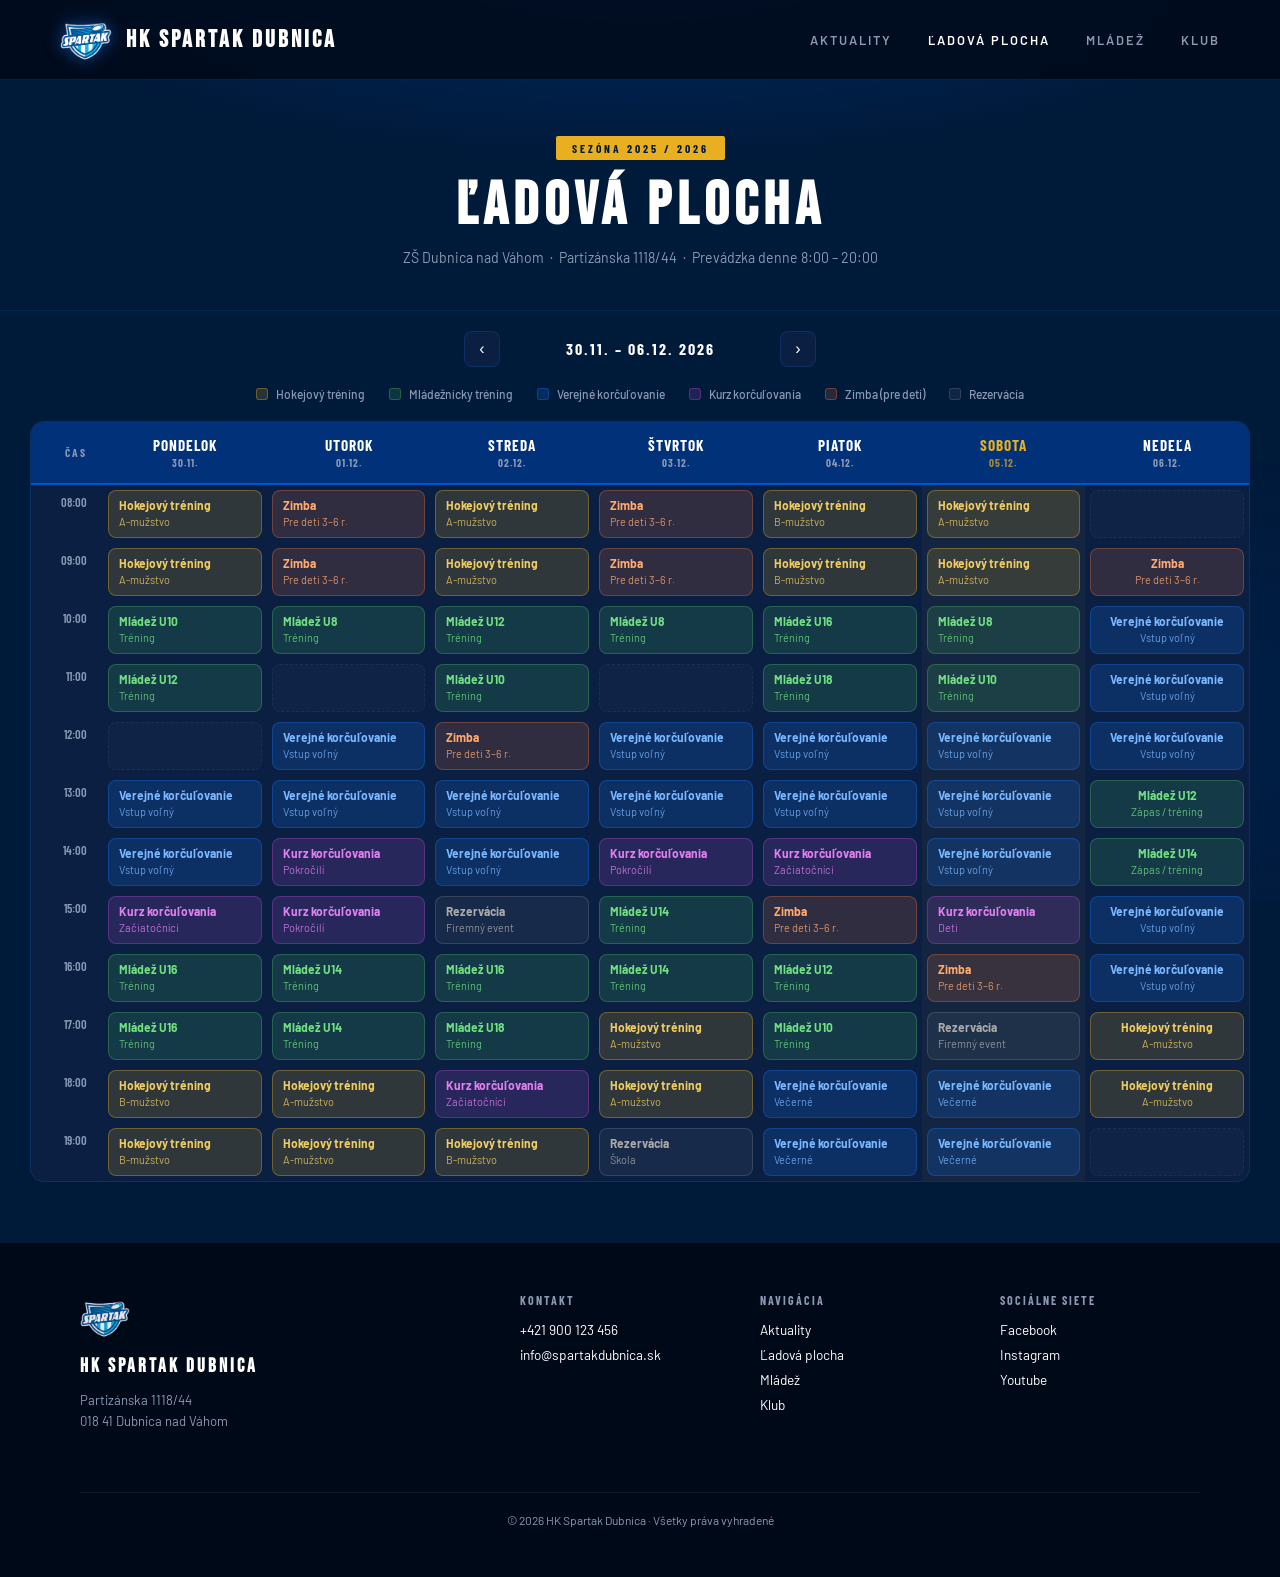
==== ladova-plocha.html @ a4884fc1 "Add files via upload" ====
<!DOCTYPE html>
<html lang="sk">
<head>
<meta charset="UTF-8">
<meta name="viewport" content="width=device-width, initial-scale=1.0">
<title>HK Spartak Dubnica – Ľadová plocha</title>
<link rel="preconnect" href="https://fonts.googleapis.com">
<link rel="preconnect" href="https://fonts.gstatic.com" crossorigin>
<link href="https://fonts.googleapis.com/css2?family=Bebas+Neue&family=Barlow:wght@300;400;500;600;700&family=Barlow+Condensed:wght@400;600;700&display=swap" rel="stylesheet">
<link rel="stylesheet" href="style.css">
<style>

/* ── PAGE HERO ── */
.page-hero {
  position: relative;
  z-index: 1;
  text-align: center;
  padding: 56px 20px 44px;
  border-bottom: 1px solid rgba(26,125,255,0.12);
}

.page-hero .season-tag {
  display: inline-block;
  background: var(--accent);
  color: var(--blue-deep);
  font-family: 'Barlow Condensed', sans-serif;
  font-weight: 700;
  font-size: 0.72rem;
  letter-spacing: 3px;
  padding: 5px 16px;
  border-radius: 2px;
  margin-bottom: 16px;
  text-transform: uppercase;
}

.page-hero h2 {
  font-family: 'Bebas Neue', sans-serif;
  font-size: clamp(2.2rem, 5vw, 3.8rem);
  letter-spacing: 6px;
  color: var(--white);
  line-height: 1;
}

.page-hero p {
  color: var(--text-muted);
  font-size: 0.88rem;
  margin-top: 12px;
}

/* ── WEEK NAV ── */
.week-nav {
  position: relative;
  z-index: 1;
  display: flex;
  align-items: center;
  justify-content: center;
  gap: 20px;
  padding: 20px;
}

.week-label {
  font-family: 'Barlow Condensed', sans-serif;
  font-weight: 700;
  font-size: 1rem;
  letter-spacing: 2px;
  text-transform: uppercase;
  color: var(--white);
  min-width: 240px;
  text-align: center;
}

.week-btn {
  background: var(--card-bg);
  border: 1px solid var(--card-border);
  color: var(--white);
  width: 36px;
  height: 36px;
  border-radius: 8px;
  font-size: 1rem;
  cursor: pointer;
  transition: background 0.2s, border-color 0.2s;
  display: flex;
  align-items: center;
  justify-content: center;
}

.week-btn:hover {
  background: rgba(26,125,255,0.15);
  border-color: rgba(26,125,255,0.4);
}

/* ── LEGEND ── */
.legend {
  position: relative;
  z-index: 1;
  display: flex;
  justify-content: center;
  gap: 24px;
  padding: 0 20px 20px;
  flex-wrap: wrap;
}

.legend-item {
  display: flex;
  align-items: center;
  gap: 8px;
  font-size: 0.75rem;
  color: var(--text-muted);
  font-weight: 500;
}

.legend-dot {
  width: 12px;
  height: 12px;
  border-radius: 3px;
  flex-shrink: 0;
}

/* ── SCHEDULE TABLE ── */
.schedule-wrap {
  position: relative;
  z-index: 1;
  padding: 0 30px 60px;
  overflow-x: auto;
}

.schedule-table {
  width: 100%;
  min-width: 900px;
  border-collapse: separate;
  border-spacing: 0;
  background: var(--card-bg);
  border: 1px solid var(--card-border);
  border-radius: 14px;
  overflow: hidden;
}

/* header row */
.schedule-table thead tr th {
  background: rgba(0,53,128,0.7);
  border-bottom: 2px solid var(--blue-bright);
  padding: 14px 8px;
  font-family: 'Barlow Condensed', sans-serif;
  font-size: 0.72rem;
  font-weight: 700;
  letter-spacing: 2px;
  text-transform: uppercase;
  color: var(--text-muted);
  text-align: center;
}

.schedule-table thead tr th:first-child {
  text-align: right;
  padding-right: 16px;
  width: 72px;
  color: var(--text-muted);
}

.th-day { display: block; font-size: 0.95rem; color: var(--white); letter-spacing: 1px; }
.th-date { display: block; font-size: 0.68rem; color: var(--text-muted); margin-top: 2px; letter-spacing: 1px; }
.th-today .th-day  { color: var(--accent); }
.th-today .th-date { color: var(--accent); opacity: 0.7; }

/* time rows */
.schedule-table tbody tr {
  border-bottom: 1px solid rgba(255,255,255,0.04);
  transition: background 0.15s;
}

.schedule-table tbody tr:last-child { border-bottom: none; }
.schedule-table tbody tr:hover { background: rgba(26,125,255,0.04); }

.time-cell {
  padding: 0 16px 0 0;
  text-align: right;
  font-family: 'Barlow Condensed', sans-serif;
  font-size: 0.78rem;
  font-weight: 600;
  color: var(--text-muted);
  white-space: nowrap;
  vertical-align: top;
  padding-top: 10px;
  width: 72px;
}

.slot-cell {
  padding: 5px 5px;
  vertical-align: top;
  height: 58px;
}

.slot {
  height: 100%;
  min-height: 46px;
  border-radius: 8px;
  display: flex;
  flex-direction: column;
  justify-content: center;
  padding: 6px 10px;
  font-size: 0.72rem;
  font-weight: 600;
  line-height: 1.3;
  cursor: default;
  transition: filter 0.2s;
  position: relative;
  overflow: hidden;
}

.slot:hover { filter: brightness(1.12); }

.slot-empty {
  background: rgba(255,255,255,0.02);
  border: 1px dashed rgba(255,255,255,0.06);
  color: transparent;
}

.slot-name { font-weight: 700; font-size: 0.75rem; }
.slot-sub  { font-weight: 400; opacity: 0.8; font-size: 0.68rem; margin-top: 1px; }

/* Category colours */
.cat-verejne   { background: rgba(26,125,255,0.18); border: 1px solid rgba(26,125,255,0.3); color: #7ab8ff; }
.cat-hokej     { background: rgba(232,176,32,0.17); border: 1px solid rgba(232,176,32,0.35); color: #f0cc60; }
.cat-mladez    { background: rgba(80,200,100,0.16); border: 1px solid rgba(80,200,100,0.3); color: #70e080; }
.cat-kurz      { background: rgba(200,80,220,0.16); border: 1px solid rgba(200,80,220,0.3); color: #e080f0; }
.cat-zimba     { background: rgba(255,120,60,0.16); border: 1px solid rgba(255,120,60,0.3); color: #ffaa70; }
.cat-rezerva   { background: rgba(180,180,180,0.08); border: 1px solid rgba(180,180,180,0.2); color: #aaa; }

/* today column highlight */
.col-today { background: rgba(232,176,32,0.04); }

@media(max-width:700px) {
  .schedule-wrap { padding: 0 10px 40px; }
}
</style>
</head>
<body>

<!-- ── HEADER ── -->
<header>
  <div class="logo-section">
    <img src="SpartakDubnica.png" alt="Spartak Dubnica">
    <h1>HK Spartak Dubnica</h1>
  </div>
  <nav>
    <a href="index.html">Aktuality</a>
    <a href="ladova-plocha.html" style="color:var(--white)">Ľadová plocha</a>
    <a href="#">Mládež</a>
    <a href="klub.html">Klub</a>
  </nav>
  <div class="menu-btn">&#9776;</div>
</header>

<!-- ── HERO ── -->
<div class="page-hero">
  <span class="season-tag">Sezóna 2025 / 2026</span>
  <h2>Ľadová plocha</h2>
  <p>ZŠ Dubnica nad Váhom &nbsp;·&nbsp; Partizánska 1118/44 &nbsp;·&nbsp; Prevádzka denne 8:00 – 20:00</p>
</div>

<!-- ── WEEK NAV ── -->
<div class="week-nav">
  <button class="week-btn" onclick="shiftWeek(-1)">&#8249;</button>
  <div class="week-label" id="weekLabel"></div>
  <button class="week-btn" onclick="shiftWeek(1)">&#8250;</button>
</div>

<!-- ── LEGEND ── -->
<div class="legend">
  <div class="legend-item"><div class="legend-dot cat-hokej"></div> Hokejový tréning</div>
  <div class="legend-item"><div class="legend-dot cat-mladez"></div> Mládežnícky tréning</div>
  <div class="legend-item"><div class="legend-dot cat-verejne"></div> Verejné korčuľovanie</div>
  <div class="legend-item"><div class="legend-dot cat-kurz"></div> Kurz korčuľovania</div>
  <div class="legend-item"><div class="legend-dot cat-zimba"></div> Zimba (pre deti)</div>
  <div class="legend-item"><div class="legend-dot cat-rezerva"></div> Rezervácia</div>
</div>

<!-- ── SCHEDULE ── -->
<div class="schedule-wrap">
  <table class="schedule-table" id="scheduleTable">
    <thead id="scheduleHead"></thead>
    <tbody id="scheduleBody"></tbody>
  </table>
</div>

<!-- ── FOOTER ── -->
<footer>
  <div class="footer-brand">
    <img src="SpartakDubnica.png" alt="Spartak Dubnica">
    <h3>HK Spartak Dubnica</h3>
    <p>Partizánska 1118/44<br>018 41 Dubnica nad Váhom</p>
  </div>
  <div class="footer-col">
    <h4>Kontakt</h4>
    <p>+421 900 123 456</p>
    <p>info@spartakdubnica.sk</p>
  </div>
  <div class="footer-col">
    <h4>Navigácia</h4>
    <a href="index.html">Aktuality</a>
    <a href="ladova-plocha.html">Ľadová plocha</a>
    <a href="#">Mládež</a>
    <a href="klub.html">Klub</a>
  </div>
  <div class="footer-col">
    <h4>Sociálne siete</h4>
    <a href="#">Facebook</a>
    <a href="#">Instagram</a>
    <a href="#">Youtube</a>
  </div>
  <div class="footer-bottom">© 2026 HK Spartak Dubnica · Všetky práva vyhradené</div>
</footer>

<script>
// ── DATA ── 
// Weekly repeating schedule: [dayIndex 0=Mon..6=Sun][hour 8..19] = slot or null
// hour 8 = 08:00-09:00, hour 19 = 19:00-20:00

const WEEKLY = {
  // Monday
  0: {
     8: { name: 'Hokejový tréning', sub: 'A-mužstvo', cat: 'cat-hokej' },
     9: { name: 'Hokejový tréning', sub: 'A-mužstvo', cat: 'cat-hokej' },
    10: { name: 'Mládež U10', sub: 'Tréning', cat: 'cat-mladez' },
    11: { name: 'Mládež U12', sub: 'Tréning', cat: 'cat-mladez' },
    12: null,
    13: { name: 'Verejné korčuľovanie', sub: 'Vstup voľný', cat: 'cat-verejne' },
    14: { name: 'Verejné korčuľovanie', sub: 'Vstup voľný', cat: 'cat-verejne' },
    15: { name: 'Kurz korčuľovania', sub: 'Začiatočníci', cat: 'cat-kurz' },
    16: { name: 'Mládež U16', sub: 'Tréning', cat: 'cat-mladez' },
    17: { name: 'Mládež U16', sub: 'Tréning', cat: 'cat-mladez' },
    18: { name: 'Hokejový tréning', sub: 'B-mužstvo', cat: 'cat-hokej' },
    19: { name: 'Hokejový tréning', sub: 'B-mužstvo', cat: 'cat-hokej' },
  },
  // Tuesday
  1: {
     8: { name: 'Zimba', sub: 'Pre deti 3–6 r.', cat: 'cat-zimba' },
     9: { name: 'Zimba', sub: 'Pre deti 3–6 r.', cat: 'cat-zimba' },
    10: { name: 'Mládež U8', sub: 'Tréning', cat: 'cat-mladez' },
    11: null,
    12: { name: 'Verejné korčuľovanie', sub: 'Vstup voľný', cat: 'cat-verejne' },
    13: { name: 'Verejné korčuľovanie', sub: 'Vstup voľný', cat: 'cat-verejne' },
    14: { name: 'Kurz korčuľovania', sub: 'Pokročilí', cat: 'cat-kurz' },
    15: { name: 'Kurz korčuľovania', sub: 'Pokročilí', cat: 'cat-kurz' },
    16: { name: 'Mládež U14', sub: 'Tréning', cat: 'cat-mladez' },
    17: { name: 'Mládež U14', sub: 'Tréning', cat: 'cat-mladez' },
    18: { name: 'Hokejový tréning', sub: 'A-mužstvo', cat: 'cat-hokej' },
    19: { name: 'Hokejový tréning', sub: 'A-mužstvo', cat: 'cat-hokej' },
  },
  // Wednesday
  2: {
     8: { name: 'Hokejový tréning', sub: 'A-mužstvo', cat: 'cat-hokej' },
     9: { name: 'Hokejový tréning', sub: 'A-mužstvo', cat: 'cat-hokej' },
    10: { name: 'Mládež U12', sub: 'Tréning', cat: 'cat-mladez' },
    11: { name: 'Mládež U10', sub: 'Tréning', cat: 'cat-mladez' },
    12: { name: 'Zimba', sub: 'Pre deti 3–6 r.', cat: 'cat-zimba' },
    13: { name: 'Verejné korčuľovanie', sub: 'Vstup voľný', cat: 'cat-verejne' },
    14: { name: 'Verejné korčuľovanie', sub: 'Vstup voľný', cat: 'cat-verejne' },
    15: { name: 'Rezervácia', sub: 'Firemný event', cat: 'cat-rezerva' },
    16: { name: 'Mládež U16', sub: 'Tréning', cat: 'cat-mladez' },
    17: { name: 'Mládež U18', sub: 'Tréning', cat: 'cat-mladez' },
    18: { name: 'Kurz korčuľovania', sub: 'Začiatočníci', cat: 'cat-kurz' },
    19: { name: 'Hokejový tréning', sub: 'B-mužstvo', cat: 'cat-hokej' },
  },
  // Thursday
  3: {
     8: { name: 'Zimba', sub: 'Pre deti 3–6 r.', cat: 'cat-zimba' },
     9: { name: 'Zimba', sub: 'Pre deti 3–6 r.', cat: 'cat-zimba' },
    10: { name: 'Mládež U8', sub: 'Tréning', cat: 'cat-mladez' },
    11: null,
    12: { name: 'Verejné korčuľovanie', sub: 'Vstup voľný', cat: 'cat-verejne' },
    13: { name: 'Verejné korčuľovanie', sub: 'Vstup voľný', cat: 'cat-verejne' },
    14: { name: 'Kurz korčuľovania', sub: 'Pokročilí', cat: 'cat-kurz' },
    15: { name: 'Mládež U14', sub: 'Tréning', cat: 'cat-mladez' },
    16: { name: 'Mládež U14', sub: 'Tréning', cat: 'cat-mladez' },
    17: { name: 'Hokejový tréning', sub: 'A-mužstvo', cat: 'cat-hokej' },
    18: { name: 'Hokejový tréning', sub: 'A-mužstvo', cat: 'cat-hokej' },
    19: { name: 'Rezervácia', sub: 'Škola', cat: 'cat-rezerva' },
  },
  // Friday
  4: {
     8: { name: 'Hokejový tréning', sub: 'B-mužstvo', cat: 'cat-hokej' },
     9: { name: 'Hokejový tréning', sub: 'B-mužstvo', cat: 'cat-hokej' },
    10: { name: 'Mládež U16', sub: 'Tréning', cat: 'cat-mladez' },
    11: { name: 'Mládež U18', sub: 'Tréning', cat: 'cat-mladez' },
    12: { name: 'Verejné korčuľovanie', sub: 'Vstup voľný', cat: 'cat-verejne' },
    13: { name: 'Verejné korčuľovanie', sub: 'Vstup voľný', cat: 'cat-verejne' },
    14: { name: 'Kurz korčuľovania', sub: 'Začiatočníci', cat: 'cat-kurz' },
    15: { name: 'Zimba', sub: 'Pre deti 3–6 r.', cat: 'cat-zimba' },
    16: { name: 'Mládež U12', sub: 'Tréning', cat: 'cat-mladez' },
    17: { name: 'Mládež U10', sub: 'Tréning', cat: 'cat-mladez' },
    18: { name: 'Verejné korčuľovanie', sub: 'Večerné', cat: 'cat-verejne' },
    19: { name: 'Verejné korčuľovanie', sub: 'Večerné', cat: 'cat-verejne' },
  },
  // Saturday
  5: {
     8: { name: 'Hokejový tréning', sub: 'A-mužstvo', cat: 'cat-hokej' },
     9: { name: 'Hokejový tréning', sub: 'A-mužstvo', cat: 'cat-hokej' },
    10: { name: 'Mládež U8', sub: 'Tréning', cat: 'cat-mladez' },
    11: { name: 'Mládež U10', sub: 'Tréning', cat: 'cat-mladez' },
    12: { name: 'Verejné korčuľovanie', sub: 'Vstup voľný', cat: 'cat-verejne' },
    13: { name: 'Verejné korčuľovanie', sub: 'Vstup voľný', cat: 'cat-verejne' },
    14: { name: 'Verejné korčuľovanie', sub: 'Vstup voľný', cat: 'cat-verejne' },
    15: { name: 'Kurz korčuľovania', sub: 'Deti', cat: 'cat-kurz' },
    16: { name: 'Zimba', sub: 'Pre deti 3–6 r.', cat: 'cat-zimba' },
    17: { name: 'Rezervácia', sub: 'Firemný event', cat: 'cat-rezerva' },
    18: { name: 'Verejné korčuľovanie', sub: 'Večerné', cat: 'cat-verejne' },
    19: { name: 'Verejné korčuľovanie', sub: 'Večerné', cat: 'cat-verejne' },
  },
  // Sunday
  6: {
     8: null,
     9: { name: 'Zimba', sub: 'Pre deti 3–6 r.', cat: 'cat-zimba' },
    10: { name: 'Verejné korčuľovanie', sub: 'Vstup voľný', cat: 'cat-verejne' },
    11: { name: 'Verejné korčuľovanie', sub: 'Vstup voľný', cat: 'cat-verejne' },
    12: { name: 'Verejné korčuľovanie', sub: 'Vstup voľný', cat: 'cat-verejne' },
    13: { name: 'Mládež U12', sub: 'Zápas / tréning', cat: 'cat-mladez' },
    14: { name: 'Mládež U14', sub: 'Zápas / tréning', cat: 'cat-mladez' },
    15: { name: 'Verejné korčuľovanie', sub: 'Vstup voľný', cat: 'cat-verejne' },
    16: { name: 'Verejné korčuľovanie', sub: 'Vstup voľný', cat: 'cat-verejne' },
    17: { name: 'Hokejový tréning', sub: 'A-mužstvo', cat: 'cat-hokej' },
    18: { name: 'Hokejový tréning', sub: 'A-mužstvo', cat: 'cat-hokej' },
    19: null,
  },
};

const DAY_NAMES = ['Pondelok','Utorok','Streda','Štvrtok','Piatok','Sobota','Nedeľa'];
const HOURS = [8,9,10,11,12,13,14,15,16,17,18,19];

let weekOffset = 0;

function getMonday(offset) {
  const now = new Date();
  const day = now.getDay(); // 0=Sun
  const diff = (day === 0 ? -6 : 1 - day); // days to Monday
  const mon = new Date(now);
  mon.setDate(now.getDate() + diff + offset * 7);
  mon.setHours(0,0,0,0);
  return mon;
}

function fmt(d) {
  return d.getDate().toString().padStart(2,'0') + '.' + (d.getMonth()+1).toString().padStart(2,'0') + '.';
}

function isToday(d) {
  const now = new Date();
  return d.getDate() === now.getDate() && d.getMonth() === now.getMonth() && d.getFullYear() === now.getFullYear();
}

function renderSchedule() {
  const mon = getMonday(weekOffset);
  const days = Array.from({length:7}, (_,i) => { const d = new Date(mon); d.setDate(mon.getDate()+i); return d; });

  // Week label
  const sun = days[6];
  document.getElementById('weekLabel').textContent =
    fmt(mon) + ' – ' + fmt(sun) + ' ' + sun.getFullYear();

  // Head
  const head = document.getElementById('scheduleHead');
  head.innerHTML = '';
  const tr = document.createElement('tr');
  const th0 = document.createElement('th');
  th0.textContent = 'Čas';
  tr.appendChild(th0);
  days.forEach((d,i) => {
    const th = document.createElement('th');
    if (isToday(d)) th.className = 'th-today';
    th.innerHTML = `<span class="th-day">${DAY_NAMES[i]}</span><span class="th-date">${fmt(d)}</span>`;
    tr.appendChild(th);
  });
  head.appendChild(tr);

  // Body
  const body = document.getElementById('scheduleBody');
  body.innerHTML = '';
  HOURS.forEach(h => {
    const tr = document.createElement('tr');
    const tc = document.createElement('td');
    tc.className = 'time-cell';
    tc.textContent = h.toString().padStart(2,'0') + ':00';
    tr.appendChild(tc);
    days.forEach((d,i) => {
      const td = document.createElement('td');
      td.className = 'slot-cell' + (isToday(d) ? ' col-today' : '');
      const slot = WEEKLY[i][h];
      if (slot) {
        td.innerHTML = `<div class="slot ${slot.cat}"><span class="slot-name">${slot.name}</span><span class="slot-sub">${slot.sub}</span></div>`;
      } else {
        td.innerHTML = `<div class="slot slot-empty"></div>`;
      }
      tr.appendChild(td);
    });
    body.appendChild(tr);
  });
}

function shiftWeek(dir) {
  weekOffset += dir;
  renderSchedule();
}

renderSchedule();
</script>
<script src="script.js"></script>
</body>
</html>
---- style.css ----
:root {
  --blue-deep: #001a3a;
  --blue-mid: #003580;
  --blue-bright: #0055cc;
  --blue-light: #1a7dff;
  --accent: #e8b020;
  --accent-light: #ffd04d;
  --white: #ffffff;
  --off-white: #f0f4fa;
  --text-muted: #8a9ab5;
  --card-bg: #0a1f42;
  --card-border: rgba(26,125,255,0.18);
}

*, *::before, *::after { margin:0; padding:0; box-sizing:border-box; }

body {
  background: var(--blue-deep);
  color: var(--white);
  font-family: 'Barlow', sans-serif;
  min-height: 100vh;
  overflow-x: hidden;
}

body::before {
  content: '';
  position: fixed;
  inset: 0;
  background:
    radial-gradient(ellipse 80% 40% at 50% -10%, rgba(0,85,204,0.35) 0%, transparent 70%),
    radial-gradient(ellipse 60% 50% at 90% 80%, rgba(0,53,128,0.2) 0%, transparent 60%);
  pointer-events: none;
  z-index: 0;
}

/* ── HEADER ── */
header {
  position: relative;
  z-index: 10;
  display: flex;
  align-items: center;
  justify-content: space-between;
  padding: 0 60px;
  height: 80px;
  background: rgba(0,10,25,0.85);
  backdrop-filter: blur(12px);
  border-bottom: 1px solid rgba(26,125,255,0.2);
}

.logo-section {
  display: flex;
  align-items: center;
  gap: 14px;
}

.logo-section img {
  width: 52px;
  height: 52px;
  object-fit: contain;
  filter: drop-shadow(0 0 8px rgba(26,125,255,0.5));
}

.logo-section h1 {
  font-family: 'Bebas Neue', sans-serif;
  font-size: 1.5rem;
  letter-spacing: 3px;
  color: var(--white);
}

nav {
  display: flex;
  gap: 36px;
}

nav a {
  color: var(--text-muted);
  text-decoration: none;
  font-size: 0.8rem;
  font-weight: 600;
  letter-spacing: 2px;
  text-transform: uppercase;
  transition: color 0.2s;
}

nav a:hover { color: var(--white); }

.menu-btn {
  display: none;
  font-size: 24px;
  cursor: pointer;
  color: var(--white);
}

/* ── HERO BAND ── */
.hero-band {
  position: relative;
  z-index: 1;
  text-align: center;
  padding: 60px 20px 40px;
}

.hero-band .season-tag {
  display: inline-block;
  background: var(--accent);
  color: var(--blue-deep);
  font-family: 'Barlow Condensed', sans-serif;
  font-weight: 700;
  font-size: 0.75rem;
  letter-spacing: 3px;
  padding: 5px 16px;
  border-radius: 2px;
  margin-bottom: 18px;
  text-transform: uppercase;
}

.hero-band h2 {
  font-family: 'Bebas Neue', sans-serif;
  font-size: clamp(2.5rem, 6vw, 4.5rem);
  letter-spacing: 6px;
  line-height: 1;
  color: var(--white);
}

/* ── SECTION TITLES ── */
.section-title {
  font-family: 'Bebas Neue', sans-serif;
  font-size: clamp(1.8rem, 4vw, 2.8rem);
  letter-spacing: 5px;
  color: var(--white);
  text-align: center;
  margin-bottom: 36px;
  position: relative;
}

.section-title::after {
  content: '';
  display: block;
  width: 60px;
  height: 3px;
  background: var(--accent);
  margin: 10px auto 0;
  border-radius: 2px;
}

section {
  position: relative;
  z-index: 1;
  padding: 60px 50px;
}

/* ── MATCH CARDS ── */
.match-container {
  display: grid;
  grid-template-columns: repeat(4, 1fr);
  gap: 20px;
}

.match-card {
  background: var(--card-bg);
  border: 1px solid var(--card-border);
  border-radius: 14px;
  overflow: hidden;
  transition: transform 0.3s, border-color 0.3s, box-shadow 0.3s;
  cursor: pointer;
}

.match-card:hover {
  transform: translateY(-6px);
  border-color: rgba(26,125,255,0.5);
  box-shadow: 0 20px 40px rgba(0,0,0,0.4), 0 0 20px rgba(26,125,255,0.15);
}

.match-status {
  font-family: 'Barlow Condensed', sans-serif;
  font-size: 0.7rem;
  font-weight: 700;
  letter-spacing: 3px;
  text-transform: uppercase;
  text-align: center;
  padding: 9px;
}

.match-status.played  { background: rgba(232,176,32,0.15); color: var(--accent); }
.match-status.upcoming { background: rgba(26,125,255,0.15); color: var(--blue-light); }

.match-body {
  padding: 20px 16px;
  display: flex;
  flex-direction: column;
  align-items: center;
  gap: 12px;
}

.team-row {
  display: flex;
  align-items: center;
  justify-content: space-between;
  width: 100%;
  gap: 8px;
}

.team-block {
  display: flex;
  flex-direction: column;
  align-items: center;
  gap: 7px;
  flex: 1;
  min-width: 0;
}

.team-logo {
  width: 52px;
  height: 52px;
  border-radius: 50%;
  object-fit: contain;
  background: rgba(255,255,255,0.06);
  padding: 4px;
  border: 1px solid rgba(255,255,255,0.1);
}

.team-name        { font-size: 0.68rem; font-weight: 600; color: var(--text-muted); text-align: center; line-height: 1.2; }
.team-name.home   { color: var(--white); font-weight: 700; }

.score-display {
  display: flex;
  align-items: center;
  gap: 8px;
  flex-shrink: 0;
}

.score-num     { font-family: 'Bebas Neue', sans-serif; font-size: 2.4rem; color: var(--white); line-height: 1; }
.score-divider { font-family: 'Bebas Neue', sans-serif; font-size: 1.6rem; color: var(--text-muted); }

.vs-badge {
  font-family: 'Bebas Neue', sans-serif;
  font-size: 1.4rem;
  color: var(--blue-light);
  letter-spacing: 2px;
  padding: 6px 12px;
  border: 1px solid rgba(26,125,255,0.3);
  border-radius: 6px;
  flex-shrink: 0;
}

.match-info {
  width: 100%;
  border-top: 1px solid rgba(255,255,255,0.06);
  padding-top: 12px;
  display: flex;
  justify-content: space-between;
  font-size: 0.72rem;
  color: var(--text-muted);
  font-weight: 500;
}

/* ── TABLE ── */
.table-section { padding: 0 50px 60px; }

.table-wrapper {
  max-width: 820px;
  margin: auto;
  background: var(--card-bg);
  border: 1px solid var(--card-border);
  border-radius: 14px;
  overflow: hidden;
}

table { width: 100%; border-collapse: collapse; }

thead tr {
  background: rgba(0,53,128,0.6);
  border-bottom: 2px solid var(--blue-bright);
}

th {
  padding: 14px 20px;
  font-family: 'Barlow Condensed', sans-serif;
  font-size: 0.75rem;
  font-weight: 700;
  letter-spacing: 2px;
  text-transform: uppercase;
  color: var(--text-muted);
  text-align: left;
}

th:last-child { text-align: center; }

tbody tr {
  border-bottom: 1px solid rgba(255,255,255,0.04);
  transition: background 0.2s;
  cursor: pointer;
}

tbody tr:hover { background: rgba(26,125,255,0.08); }

td {
  padding: 14px 20px;
  font-size: 0.9rem;
  font-weight: 500;
  color: var(--white);
}

td:last-child { text-align: center; }

.rank-num  { font-family: 'Bebas Neue', sans-serif; font-size: 1.1rem; color: var(--text-muted); }
.rank-1    { color: var(--accent); }

.team-cell {
  display: flex;
  align-items: center;
  gap: 12px;
}

.table-logo {
  width: 32px;
  height: 32px;
  border-radius: 50%;
  object-fit: contain;
  background: rgba(255,255,255,0.05);
  padding: 3px;
  flex-shrink: 0;
}

.row-first        { background: rgba(232,176,32,0.06); }
.row-first:hover  { background: rgba(232,176,32,0.12) !important; }
.row-last         { background: rgba(220,50,50,0.06); }
.row-last:hover   { background: rgba(220,50,50,0.10) !important; }

.pts-badge {
  display: inline-block;
  background: rgba(26,125,255,0.2);
  color: var(--blue-light);
  font-family: 'Barlow Condensed', sans-serif;
  font-weight: 700;
  padding: 4px 12px;
  border-radius: 20px;
  font-size: 0.9rem;
}

.row-first .pts-badge { background: rgba(232,176,32,0.2); color: var(--accent); }

/* ── STATS ── */
.stats-section { padding: 0 50px 60px; }

.stats-grid {
  display: grid;
  grid-template-columns: repeat(3, 1fr);
  gap: 24px;
}

.stat-card {
  background: var(--card-bg);
  border: 1px solid var(--card-border);
  border-radius: 14px;
  overflow: hidden;
  transition: transform 0.3s, border-color 0.3s;
}

.stat-card:hover {
  transform: translateY(-4px);
  border-color: rgba(26,125,255,0.4);
}

.stat-header {
  display: flex;
  align-items: center;
  gap: 12px;
  padding: 18px 20px;
  background: rgba(0,53,128,0.4);
  border-bottom: 1px solid rgba(26,125,255,0.15);
}

.stat-header .icon { font-size: 1.3rem; }

.stat-header h3 {
  font-family: 'Barlow Condensed', sans-serif;
  font-weight: 700;
  font-size: 1rem;
  letter-spacing: 2px;
  text-transform: uppercase;
  color: var(--white);
}

.player-list { display: flex; flex-direction: column; }

.player-item {
  display: flex;
  align-items: center;
  gap: 14px;
  padding: 16px 20px;
  border-bottom: 1px solid rgba(255,255,255,0.04);
  transition: background 0.2s;
  position: relative;
}

.player-item:last-child { border-bottom: none; }
.player-item:hover      { background: rgba(26,125,255,0.06); }
.player-item.gold       { background: rgba(232,176,32,0.07); }
.player-item.gold:hover { background: rgba(232,176,32,0.12); }

.player-avatar-wrap { position: relative; flex-shrink: 0; }

.rank-circle {
  width: 46px;
  height: 46px;
  border-radius: 50%;
  display: flex;
  align-items: center;
  justify-content: center;
  font-family: 'Bebas Neue', sans-serif;
  font-size: 1.4rem;
  flex-shrink: 0;
  border: 2px solid transparent;
}

.player-photo {
  width: 52px;
  height: 52px;
  border-radius: 50%;
  object-fit: cover;
  border: 2px solid rgba(26,125,255,0.3);
  background: rgba(255,255,255,0.05);
  display: block;
}

.player-item.gold .player-photo {
  border-color: var(--accent);
  box-shadow: 0 0 10px rgba(232,176,32,0.3);
}

.rank-medal {
  position: absolute;
  bottom: -3px;
  right: -3px;
  width: 18px;
  height: 18px;
  border-radius: 50%;
  font-size: 0.6rem;
  font-weight: 800;
  display: flex;
  align-items: center;
  justify-content: center;
  border: 2px solid var(--blue-deep);
}

.medal-1 { background: var(--accent); color: var(--blue-deep); }
.medal-2 { background: #b0b8c8;       color: var(--blue-deep); }
.medal-3 { background: #a0622a;       color: var(--white); }

.rank-circle.medal-1 { background: rgba(232,176,32,0.15); color: var(--accent); border-color: var(--accent); }
.rank-circle.medal-2 { background: rgba(176,184,200,0.15); color: #b0b8c8; border-color: #b0b8c8; }
.rank-circle.medal-3 { background: rgba(160,98,42,0.15); color: #c07840; border-color: #a0622a; }

.player-info { flex: 1; min-width: 0; }

.player-info .name {
  font-weight: 700;
  font-size: 0.9rem;
  color: var(--white);
  white-space: nowrap;
  overflow: hidden;
  text-overflow: ellipsis;
}

.player-info .label { font-size: 0.72rem; color: var(--text-muted); margin-top: 1px; }

.player-stat {
  font-family: 'Bebas Neue', sans-serif;
  font-size: 1.7rem;
  color: var(--blue-light);
  line-height: 1;
}

.player-item.gold .player-stat { color: var(--accent); }

/* ── FOOTER ── */
footer {
  position: relative;
  z-index: 1;
  background: rgba(0,5,15,0.8);
  border-top: 1px solid rgba(26,125,255,0.15);
  padding: 50px 80px;
  display: grid;
  grid-template-columns: 2fr 1fr 1fr 1fr;
  gap: 40px;
}

.footer-brand { display: flex; flex-direction: column; gap: 12px; }
.footer-brand img { width: 50px; opacity: 0.9; }

.footer-brand h3 {
  font-family: 'Bebas Neue', sans-serif;
  font-size: 1.2rem;
  letter-spacing: 3px;
}

.footer-brand p { font-size: 0.82rem; color: var(--text-muted); line-height: 1.6; }

.footer-col h4 {
  font-family: 'Barlow Condensed', sans-serif;
  font-size: 0.75rem;
  font-weight: 700;
  letter-spacing: 2px;
  text-transform: uppercase;
  color: var(--text-muted);
  margin-bottom: 14px;
}

.footer-col p, .footer-col a {
  font-size: 0.85rem;
  color: var(--white);
  text-decoration: none;
  display: block;
  margin-bottom: 8px;
  transition: color 0.2s;
}

.footer-col a:hover { color: var(--blue-light); }

.footer-bottom {
  grid-column: 1 / -1;
  margin-top: 20px;
  padding-top: 20px;
  border-top: 1px solid rgba(255,255,255,0.06);
  text-align: center;
  font-size: 0.75rem;
  color: var(--text-muted);
}

/* ── RESPONSIVE ── */
@media(max-width:1100px) {
  .match-container { grid-template-columns: 1fr 1fr; }
  .stats-grid      { grid-template-columns: 1fr; }
  footer           { grid-template-columns: 1fr 1fr; }
}

@media(max-width:700px) {
  header          { padding: 0 20px; }
  nav             { display: none; }
  .menu-btn       { display: block; }
  section         { padding: 40px 20px; }
  .table-section,
  .stats-section  { padding: 0 20px 40px; }
  .match-container { grid-template-columns: 1fr; }
  footer          { padding: 40px 20px; grid-template-columns: 1fr; }
}
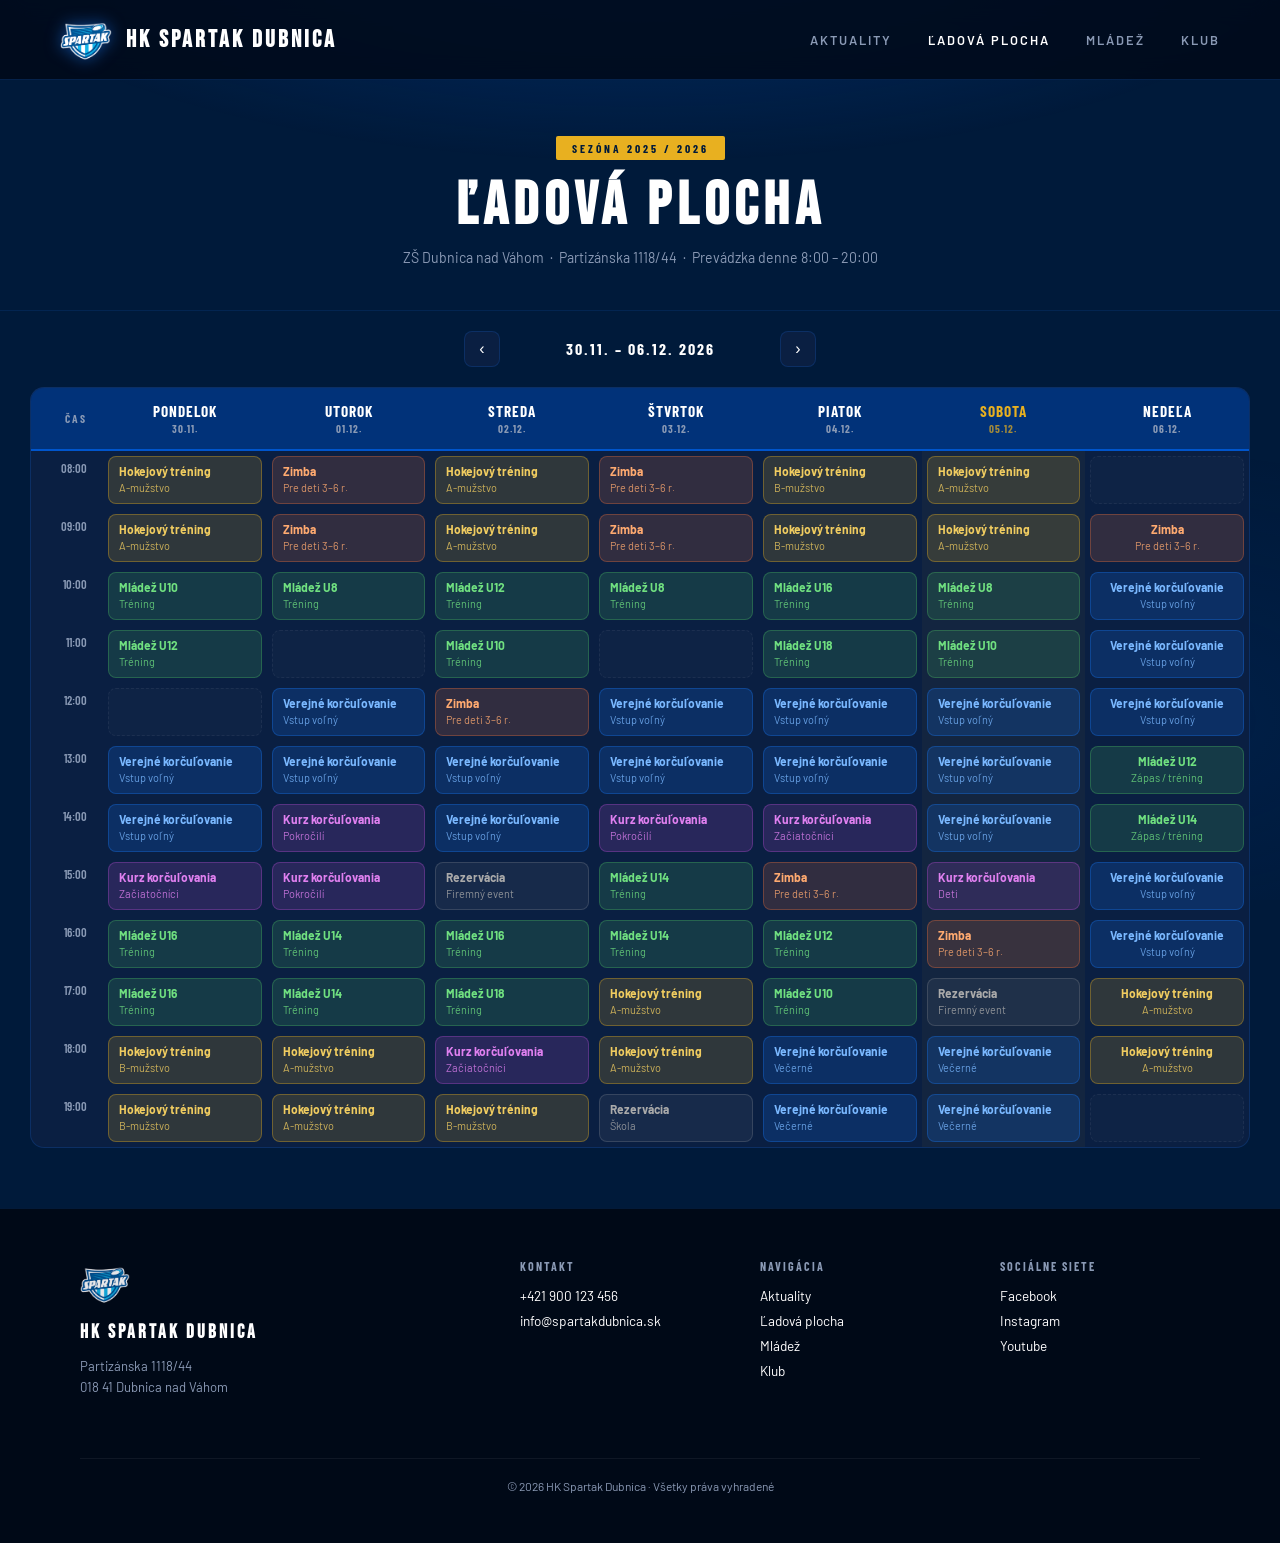
==== commit 392f6525: "Add files via upload" ====
--- a/ladova-plocha.html
+++ b/ladova-plocha.html
@@ -264,15 +264,6 @@
   <button class="week-btn" onclick="shiftWeek(1)">&#8250;</button>
 </div>
 
-<!-- ── LEGEND ── -->
-<div class="legend">
-  <div class="legend-item"><div class="legend-dot cat-hokej"></div> Hokejový tréning</div>
-  <div class="legend-item"><div class="legend-dot cat-mladez"></div> Mládežnícky tréning</div>
-  <div class="legend-item"><div class="legend-dot cat-verejne"></div> Verejné korčuľovanie</div>
-  <div class="legend-item"><div class="legend-dot cat-kurz"></div> Kurz korčuľovania</div>
-  <div class="legend-item"><div class="legend-dot cat-zimba"></div> Zimba (pre deti)</div>
-  <div class="legend-item"><div class="legend-dot cat-rezerva"></div> Rezervácia</div>
-</div>
 
 <!-- ── SCHEDULE ── -->
 <div class="schedule-wrap">
